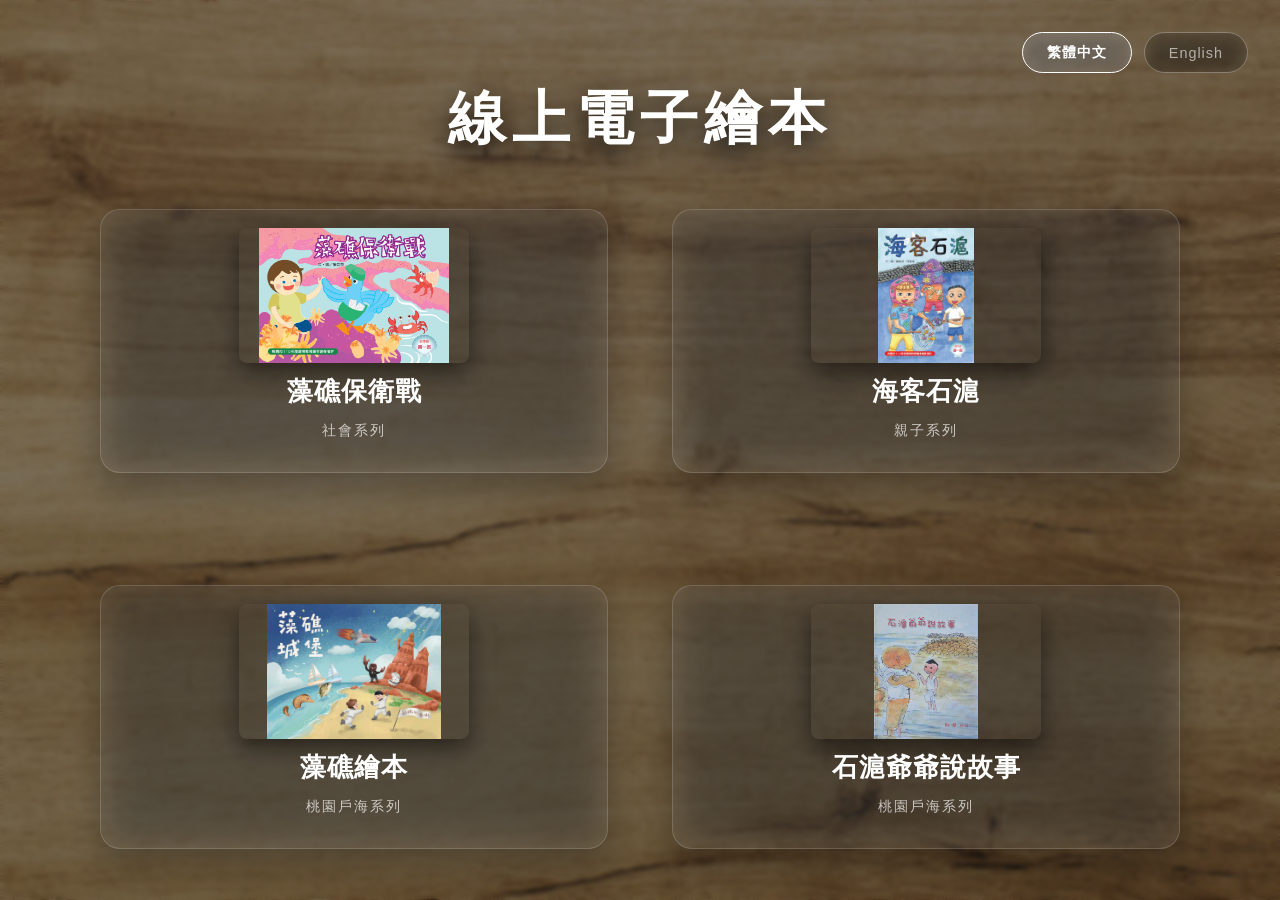
==== index.html @ cfad031a "Keep bookshelf thumbnails within viewport" ====
<!DOCTYPE html>
<html lang="en">
<head>
    <meta charset="UTF-8">
    <meta name="viewport" content="width=device-width, initial-scale=1.0">
    <meta http-equiv="Cache-Control" content="no-cache, no-store, must-revalidate">
    <meta http-equiv="Pragma" content="no-cache">
    <meta http-equiv="Expires" content="0">
    <title>線上電子繪本 | 互動繪本閱讀平台</title>
    <link rel="stylesheet" href="style.css?v=202604011534">
    <style>
        body {
            background: url('bg_optimized.webp') no-repeat center center fixed;
            background-size: cover;
            margin: 0;
            overflow: hidden;
            font-family: 'Inter', sans-serif;
        }
        #entrance-overlay {
            background: rgba(0, 0, 0, 0.4); /* 加上半透明遮罩讓文字更清晰 */
            backdrop-filter: blur(2px);
            animation: fadeIn 0.8s ease-out;
        }
        .book-card {
            background: rgba(255, 255, 255, 0.08);
            backdrop-filter: blur(20px);
            border: 1px solid rgba(255, 255, 255, 0.15);
            padding: 1.5rem;
            border-radius: 20px;
            text-align: center;
            color: white;
            transition: all 0.5s cubic-bezier(0.175, 0.885, 0.32, 1.275);
            box-shadow: 0 15px 35px rgba(0,0,0,0.3);
            cursor: pointer;
            width: 300px; /* 稍微放大寬度 */
            text-decoration: none;
            display: block;
            height: fit-content; /* 關鍵：根據內容縮放，不強制拉長 */
        }
        .book-card:hover {
            transform: translateY(-15px) scale(1.03);
            background: rgba(255, 255, 255, 0.15);
            box-shadow: 0 30px 60px rgba(0,0,0,0.5);
            border-color: rgba(255, 255, 255, 0.3);
        }
        .cover-img {
            width: 100%;
            height: auto; /* 不強制裁切，完整呈現 */
            object-fit: contain;
            border-radius: 8px;
            margin-bottom: 1.5rem;
            box-shadow: 0 10px 25px rgba(0,0,0,0.5);
            transition: transform 0.5s;
        }
        .book-card:hover .cover-img {
            transform: rotate(-2deg);
        }
        /* 預設隱藏開發測試區內容 */
        #tuning-panel, #book, #phonetic-toggle-btn, #version-banner {
            display: none !important;
        }
        /* Keep the complete library, including cover thumbnails, inside a viewport-safe area. */
        #entrance-overlay {
            overflow-y: auto;
            box-sizing: border-box;
            padding: clamp(76px, 9vh, 96px) clamp(16px, 4vw, 64px) clamp(20px, 3vh, 32px);
            display: grid !important;
            grid-template-columns: minmax(0, 1fr);
            grid-template-rows: auto minmax(0, 1fr);
            justify-items: center;
            align-items: stretch;
            gap: clamp(16px, 3vh, 32px);
        }
        #main-title {
            margin: 0 !important;
            align-self: end;
            font-size: clamp(2.1rem, 4.5vw, 3.8rem) !important;
        }
        #entrance-overlay > div:nth-of-type(2) {
            width: min(94vw, 1080px);
            height: 100%;
            min-height: 0;
            display: grid !important;
            grid-template-columns: repeat(2, minmax(0, 1fr));
            grid-template-rows: repeat(2, minmax(0, 1fr));
            gap: clamp(14px, 2vw, 30px);
            align-items: stretch;
        }
        .book-card,
        .book-card[style] {
            width: auto !important;
            min-width: 0;
            min-height: 0;
            padding: clamp(10px, 1.4vw, 22px);
            display: flex;
            flex-direction: column;
            justify-content: center;
            align-items: stretch;
            overflow: hidden;
        }
        .cover-img {
            display: block;
            flex: 0 1 clamp(58px, 15vh, 180px);
            width: min(100%, 230px);
            height: clamp(58px, 15vh, 180px);
            min-height: 0;
            max-height: 46%;
            object-fit: contain;
            margin: 0 auto clamp(8px, 1.2vh, 16px);
        }
        @media (max-width: 700px) {
            #entrance-overlay { padding-inline: 12px; }
            #main-title {
                font-size: clamp(1.8rem, 8vw, 3rem) !important;
            }
            #entrance-overlay > div:nth-of-type(2) {
                width: min(92vw, 420px);
                height: auto;
                grid-template-columns: 1fr;
                grid-template-rows: none;
            }
            .cover-img { max-height: 48vh; }
        }
    </style>
</head>
<body>

    <!-- Entrance Overlay -->
    <div id="entrance-overlay" style="position: fixed; top: 0; left: 0; width: 100vw; height: 100vh; z-index: 10000; display: flex; flex-direction: column; align-items: center; justify-content: center;">
        
        <!-- Language Switcher (使用行內樣式確保絕對生效) -->
        <div style="position: absolute; top: 2rem; right: 2rem; display: flex; gap: 12px; z-index: 10001;">
            <button id="btn-zh" onclick="setLang('zh-TW')" style="background: rgba(255,255,255,0.2); border: 1px solid white; color: white; padding: 10px 24px; border-radius: 30px; cursor: pointer; transition: all 0.3s; font-size: 0.9rem; letter-spacing: 1px; font-weight: bold; backdrop-filter: blur(10px);">繁體中文</button>
            <button id="btn-en" onclick="setLang('en')" style="background: transparent; border: 1px solid rgba(255,255,255,0.3); color: rgba(255,255,255,0.6); padding: 10px 24px; border-radius: 30px; cursor: pointer; transition: all 0.3s; font-size: 0.9rem; letter-spacing: 1px; backdrop-filter: blur(10px);">English</button>
        </div>

        <h1 id="main-title" style="color: white; font-size: 3.8rem; margin-bottom: 4rem; text-shadow: 0 10px 30px rgba(0,0,0,0.8); letter-spacing: 6px; font-weight: 800; text-align: center;">線上電子繪本</h1>
        
        <div style="display: flex; gap: 4rem; flex-wrap: wrap; justify-content: center; align-items: center; padding: 0 20px;">
            <a href="viewer.html?book=zaojiao&lang=zh-TW" class="book-card book-link" data-book="zaojiao" style="width: 380px;">
                <img src="pages_zaojiao_tw/page_001.webp" class="cover-img" alt="Cover">
                <h2 class="b-title" style="font-size: 1.6rem; margin: 0; font-weight: 600; letter-spacing: 1px;">藻礁保衛戰</h2>
                <p class="b-cat" style="margin-top: 12px; font-size: 0.9rem; opacity: 0.7; font-weight: 400; letter-spacing: 2px;">社會系列</p>
            </a>
            
            <a href="viewer.html?book=shigo&lang=zh-TW" class="book-card book-link" data-book="shigo">
                <img src="pages_shigo_tw/page_001.webp" class="cover-img" alt="Cover">
                <h2 class="b-title" style="font-size: 1.6rem; margin: 0; font-weight: 600; letter-spacing: 1px;">海客石滬</h2>
                <p class="b-cat" style="margin-top: 12px; font-size: 0.9rem; opacity: 0.7; font-weight: 400; letter-spacing: 2px;">親子系列</p>
            </a>

            <a href="viewer.html?book=zaojiao_story&lang=zh-TW" class="book-card book-link" data-book="zaojiao_story">
                <img src="pages_zaojiao_story_tw/page_001.webp" class="cover-img" alt="Cover">
                <h2 class="b-title" style="font-size: 1.6rem; margin: 0; font-weight: 600; letter-spacing: 1px;">藻礁繪本</h2>
                <p class="b-cat" style="margin-top: 12px; font-size: 0.9rem; opacity: 0.7; font-weight: 400; letter-spacing: 2px;">桃園戶海系列</p>
            </a>

            <a href="viewer.html?book=penghu_shihu&lang=zh-TW" class="book-card book-link" data-book="penghu_shihu">
                <img src="pages_penghu_shihu_tw/page_001.webp" class="cover-img" alt="Cover">
                <h2 class="b-title" style="font-size: 1.6rem; margin: 0; font-weight: 600; letter-spacing: 1px;">石滬爺爺說故事</h2>
                <p class="b-cat" style="margin-top: 12px; font-size: 0.9rem; opacity: 0.7; font-weight: 400; letter-spacing: 2px;">桃園戶海系列</p>
            </a>
        </div>
    </div>
    </div>

    <script>
        let currentLang = 'zh-TW';
        const i18n = {
            'zh-TW': {
                title: '線上電子繪本',
                dev: '進入 3D 互動繪本測試 (開發區)',
                books: {
                    zaojiao: { title: '藻礁保衛戰', cat: '社會系列' },
                    shigo: { title: '海客石滬', cat: '親子系列' },
                    zaojiao_story: { title: '藻礁繪本', cat: '桃園戶海系列' },
                    penghu_shihu: { title: '石滬爺爺說故事', cat: '桃園戶海系列' }
                }
            },
            'en': {
                title: 'Online E-Books',
                dev: 'Enter 3D Interactive Test Area (Dev)',
                books: {
                    zaojiao: { title: 'Algal Reef Defense', cat: 'Social Series' },
                    shigo: { title: 'Shigo Stone Weir', cat: 'Parenting Series' },
                    zaojiao_story: { title: 'Algal Reef Picture Book', cat: 'Taoyuan Coastal Series' },
                    penghu_shihu: { title: 'Grandpa Stone Weir Tells a Story', cat: 'Taoyuan Coastal Series' }
                }
            }
        };

        function setLang(lang) {
            currentLang = lang;
            const t = i18n[lang];
            
            // Update UI
            document.getElementById('main-title').textContent = t.title;
            
            // Update Books
            document.querySelectorAll('.book-link').forEach(link => {
                const key = link.dataset.book;
                link.href = `viewer.html?book=${key}&lang=${lang}`;
                link.querySelector('.b-title').textContent = t.books[key].title;
                link.querySelector('.b-cat').textContent = t.books[key].cat;
            });

            // Update Buttons (Inline Style Version)
            const bZh = document.getElementById('btn-zh');
            const bEn = document.getElementById('btn-en');
            
            if (lang === 'zh-TW') {
                bZh.style.background = 'rgba(255,255,255,0.2)';
                bZh.style.borderColor = 'white';
                bZh.style.color = 'white';
                bZh.style.fontWeight = 'bold';
                
                bEn.style.background = 'transparent';
                bEn.style.borderColor = 'rgba(255,255,255,0.3)';
                bEn.style.color = 'rgba(255,255,255,0.6)';
                bEn.style.fontWeight = 'normal';
            } else {
                bEn.style.background = 'rgba(255,255,255,0.2)';
                bEn.style.borderColor = 'white';
                bEn.style.color = 'white';
                bEn.style.fontWeight = 'bold';
                
                bZh.style.background = 'transparent';
                bZh.style.borderColor = 'rgba(255,255,255,0.3)';
                bZh.style.color = 'rgba(255,255,255,0.6)';
                bZh.style.fontWeight = 'normal';
            }
        }

        function enterDevMode() {
            document.getElementById('entrance-overlay').style.display = 'none';
            // 顯示所有被隱藏的開發工具
            document.querySelectorAll('#tuning-panel, #book, #phonetic-toggle-btn, #version-banner').forEach(el => {
                el.style.setProperty('display', 'block', 'important');
            });
            document.body.style.overflow = 'auto';
        }
    </script>

    <!-- Tuning Panel -->
    <div id="tuning-panel" style="position: fixed; top: 70px; right: 20px; background: rgba(0,0,0,0.85); color: white; padding: 15px; border-radius: 15px; z-index: 5000; font-family: sans-serif; font-size: 12px; backdrop-filter: blur(10px); border: 1px solid rgba(255,255,255,0.2); width: 250px; box-shadow: 0 10px 40px rgba(0,0,0,0.6); max-height: 85vh; overflow-y: auto;">
        <div style="margin-bottom: 12px; font-weight: bold; border-bottom: 1px solid rgba(255,255,255,0.2); padding-bottom: 5px; color: #ffcc00; display: flex; justify-content: space-between; align-items: center;">
            <span>🎨 繪本排版大師 (V.202604011534)</span>
            <span style="font-size: 10px; opacity: 0.6;">STRUCTURAL RECTIFICATION MASTER</span>
        </div>

        <!-- Punctuation Engine Section -->
        <div style="margin-bottom:15px; background: rgba(255,165,0,0.1); padding: 8px; border-radius: 8px; border: 1px solid rgba(255,165,0,0.2);">
            <div style="font-weight:bold; margin-bottom:8px; color: #ffa500;">✨ 標點引擎 (Punctuation)</div>
            <select id="punc-engine" style="width: 100%; background: #333; color: white; border: 1px solid #555; border-radius: 5px; padding: 5px; font-size: 11px;">
                <option value="normal">模式 A：一般模式 (原始排版)</option>
                <option value="sticky">模式 B：粘滯模式 (防行首)</option>
                <option value="justified">模式 C：智慧對齊 (兩端對齊)</option>
                <option value="adobe">模式 D：Adobe 智慧滿行 (Legacy)</option>
                <option value="ai" selected>模式 E：JSON 微調 (AI Layout)</option>
            </select>
            <div style="margin-top: 8px; font-size: 10px; opacity: 0.7; line-height: 1.4;">* 模式 E 由 JSON 提供字距權重，可讓 AI 微調每個 gap。</div>
        </div>
        
        <!-- Typography Section -->
        <div style="margin-bottom:15px; background: rgba(255,255,255,0.05); padding: 8px; border-radius: 8px;">
            <div style="font-weight:bold; margin-bottom:8px; opacity:0.8;">【文字排版】</div>
            <label style="display:block; margin-bottom:5px;">大小 (Size): <span id="size-val">2.2</span>rem</label>
            <input type="range" id="size-slider" min="1.5" max="5" step="0.1" value="2.2" style="width:100%;">

            <label style="display:block; margin-top:10px; margin-bottom:5px;">行距 (Line Gap): <span id="line-val">10</span>px</label>
            <input type="range" id="line-slider" min="0" max="100" step="1" value="10" style="width:100%;">
            <div style="margin-top: 10px; font-size: 10px; opacity: 0.7; line-height: 1.4;">* 字距改由 JSON / AI 輸出，不再用滑桿調整。</div>
        </div>

        <!-- Box Section -->
        <div style="background: rgba(255,255,255,0.05); padding: 8px; border-radius: 8px;">
            <div style="font-weight:bold; margin-bottom:8px; opacity:0.8;">【容器背景】</div>
            <label style="display:block; margin-bottom:5px;">寬度 (Width): <span id="width-val">65</span>%</label>
            <input type="range" id="width-slider" min="30" max="95" step="1" value="65" style="width:100%;">
            
            <label style="display:block; margin-top:10px; margin-bottom:5px;">透明度 (Opacity): <span id="opacity-val">0.92</span></label>
            <input type="range" id="opacity-slider" min="0" max="1" step="0.01" value="0.92" style="width:100%;">
            
            <label style="display:block; margin-top:10px; margin-bottom:5px;">羽化 (Blur): <span id="blur-val">12</span>px</label>
            <input type="range" id="blur-slider" min="0" max="40" step="1" value="12" style="width:100%;">
            
            <label style="display:block; margin-top:10px; margin-bottom:5px;">圓角 (Radius): <span id="radius-val">12</span>px</label>
            <input type="range" id="radius-slider" min="0" max="100" step="1" value="12" style="width:100%;">
        </div>
        
        <div style="margin-top:12px; font-size: 11px; opacity: 0.7;">* 調好後請截圖回覆數值</div>
    </div>

    <div id="book" class="book">
        <!-- Leaves dynamically injected here -->
    </div>

    <!-- UI Phonetic System Toggle -->
    <button id="phonetic-toggle-btn">切換拼音</button>

    <!-- Version banner that drops down on load -->
    <!-- Version banner with more visible styling: Bright Amber background -->
    <div id="version-banner" style="position: fixed; top: -50px; left: 50%; transform: translateX(-50%); background: #ffcc00; padding: 5px 20px; border-radius: 0 0 10px 10px; color: #000; font-family: monospace; font-weight: bold; font-size: 1rem; z-index: 3000; backdrop-filter: blur(5px); transition: top 0.5s cubic-bezier(0.25, 0.8, 0.25, 1); box-shadow: 0 5px 15px rgba(0,0,0,0.5); border: 2px solid #fff; border-top: none;">V.202604011534</div>

    <script src="script.js?v=202604011534"></script>
</body>
</html>
---- style.css ----
* {
    user-select: none;
    -webkit-user-select: none;
    -webkit-user-drag: none;
    -moz-user-select: none;
    -ms-user-select: none;
}

body {
    background:
        radial-gradient(circle at 50% 45%, rgba(255, 247, 229, 0.95), rgba(248, 234, 210, 0.94) 42%, rgba(235, 218, 188, 0.92) 100%);
    display: flex;
    justify-content: center;
    align-items: center;
    min-height: 100vh;
    margin: 0;
    font-family: 'Segoe UI', Tahoma, Geneva, Verdana, sans-serif;
    overflow: hidden;
}

.book {
    width: 100vw;
    height: 100vh;
    display: flex;
    perspective: 3500px;
    position: relative;
    background:
        radial-gradient(circle at center, rgba(255, 252, 245, 0.45), rgba(255, 252, 245, 0) 42%),
        linear-gradient(145deg, rgba(250, 241, 223, 1), rgba(237, 223, 195, 1));
    cursor: grab;
}

.book:active {
    cursor: grabbing;
}

.page {
    width: 50%;
    height: 100%;
    position: absolute;
    top: 0;
    background-color: #fdfdfd;
    box-sizing: border-box;
}

.leaf {
    position: absolute;
    right: 0;
    width: 50%; /* EXACT 50% so pivot is exactly dead center */
    height: 100%;
    transform-style: preserve-3d;
    transform-origin: left center;
    cursor: grab;
}

.leaf:active { cursor: grabbing; }

.face {
    position: absolute;
    width: calc(100% + 2px); /* Extend 2px total */
    left: -1px; /* Bleed 1px past the spine center line to eliminate gap */
    height: 100%;
    backface-visibility: hidden;
    overflow: hidden;
    background-color: #f7eddc;
}

.face.front {
    transform: rotateY(0deg);
}

.face.back {
    transform: rotateY(180deg);
}

.shadow-overlay {
    position: absolute;
    top: 0;
    left: 0;
    width: 100%;
    height: 100%;
    pointer-events: none;
}

.face.front .shadow-overlay {
    background: linear-gradient(to right, rgba(0,0,0,0.35) 0%, rgba(0,0,0,0) 25%);
    opacity: 0; 
}

.face.back .shadow-overlay {
    background: linear-gradient(to left, rgba(0,0,0,0.35) 0%, rgba(0,0,0,0) 25%);
    opacity: 0; 
}

/* Step-by-Step Guided Tutorial Overlay */
#tutorial-container {
    position: fixed;
    top: 0;
    left: 0;
    width: 100vw;
    height: 100vh;
    pointer-events: none;
    z-index: 2000;
}

.tutorial-box {
    position: absolute;
    top: 3%;
    width: 44%;
    height: 94%;
    border: 4px dashed rgba(255, 255, 255, 0.8);
    border-radius: 20px;
    background: rgba(0, 0, 0, 0.2);
    display: flex;
    justify-content: center;
    align-items: center;
    animation: pulse 2s infinite;
    transition: opacity 0.5s ease;
}

#tutorial-next {
    right: 3%;
}

#tutorial-prev {
    left: 3%;
}

.tutorial-text {
    text-align: center;
    color: white;
    background: rgba(0, 0, 0, 0.8);
    padding: 30px 40px;
    border-radius: 15px;
    box-shadow: 0 15px 40px rgba(0,0,0,0.8);
    backdrop-filter: blur(10px);
}

.tutorial-text span {
    font-size: 3.5rem;
    display: block;
    margin-bottom: 10px;
    gap: var(--char-gap, 1.5em);
    animation: bounceX 1.5s infinite;
}

.tutorial-text h3 {
    margin: 0 0 10px 0;
    font-size: 1.8rem;
    letter-spacing: 2px;
}

.tutorial-text p {
    margin: 0;
    font-size: 1.2rem;
    color: #ccc;
}

@keyframes pulse {
    0% { background: rgba(0, 0, 0, 0.1); border-color: rgba(255,255,255,0.4); }
    50% { background: rgba(0, 0, 0, 0.5); border-color: rgba(255,255,255,1); }
    100% { background: rgba(0, 0, 0, 0.1); border-color: rgba(255,255,255,0.4); }
}

@keyframes bounceX {
    0%, 100% { transform: translateX(0); }
    50% { transform: translateX(15px); }
}

#tutorial-prev .tutorial-text span {
    animation: bounceXReverse 1.5s infinite;
}

@keyframes bounceXReverse {
    0%, 100% { transform: translateX(0); }
    50% { transform: translateX(-15px); }
}

/* Ruby Text Toggle — managed by body[data-phonetic] rules at bottom of file */

/* Phonetic UI and Ruby Block Structures */
#phonetic-toggle-btn {
    position: fixed;
    top: 20px;
    right: 20px;
    padding: 10px 20px;
    background: rgba(0,0,0,0.8);
    color: white;
    border: 1px solid rgba(255,255,255,0.3);
    border-radius: 30px;
    cursor: pointer;
    z-index: 2000;
    font-family: 'Heiti TC', sans-serif;
    font-size: 14px;
    backdrop-filter: blur(5px);
    transition: all 0.3s ease;
}

#phonetic-toggle-btn:hover {
    background: rgba(50,50,50,0.9);
}

#phonetic-toggle-btn:active {
    transform: scale(0.95);
}

/* Text Container */
.page-text-container {
    position: absolute;
    width: var(--box-width, 65%);
    bottom: 15%;
    left: 50%;
    transform: translateX(-50%); /* Center the container based on its width */
    display: flex;
    flex-direction: column;
    justify-content: flex-end;
    align-items: stretch;     /* CRITICAL: Force children to fill the full box width */
    padding: 22px 28px 18px;
    background: rgba(255, 248, 230, var(--box-opacity, 0.92)); 
    border-radius: var(--box-radius, 12px);
    backdrop-filter: blur(var(--box-blur, 12px));
    box-shadow: 0 8px 30px rgba(0,0,0,0.25);
    border: 1px solid rgba(255,255,255,0.7);
    pointer-events: none;
    transition: width 0.1s ease, background 0.1s ease;
}



.text-line {
    display: flex;
    flex-wrap: wrap;
    align-items: flex-end; /* all char bottoms snap to same baseline */
    margin-bottom: var(--line-gap, 10px); /* Manual line break spacing */
    row-gap: var(--line-gap, 10px);       /* Automatic wrapping spacing */
    column-gap: var(--char-gap, 1.8em);   
    line-height: 1;                       
}

/* -- Punctuation Mastering Engine Modes -- */

/* MODE: Justified */
.text-line.is-justified {
    justify-content: space-between;
}

/* MODE: Adobe Full Justify (The Pro indesign look) */
.text-line.is-adobe-justified,
.text-line.is-ai-layout {
    display: flex;
    flex-wrap: wrap;
    justify-content: flex-start;
    width: 100% !important;      /* RESTORED: Must be 100% to allow items to distribute */
    box-sizing: border-box;      /* Important to keep width 100% safe */
    align-items: flex-end;
    column-gap: 0 !important;
}

.text-line.is-ai-layout {
    flex-wrap: wrap;
}

/* Base unit for one character + its phonetics */
.char-block {
    display: inline-flex;
    flex-direction: column;
    align-items: flex-start;
    margin: 0;
    font-size: var(--char-size, 2.2rem);
    vertical-align: bottom;
    flex: 0 0 auto;             /* Critical: don't let browser stretch the block */
    transition: margin-right 0.05s ease; /* Smooth out the live-tuning */
}

/* Sticky pair logic remains for punctuation head-tail prevention */
.sticky-pair {
    display: inline-flex;
    flex-direction: row;
    align-items: flex-end;
    white-space: nowrap;
    flex: 0 0 auto;
}

/* ── char-block: wrapper for one character + its phonetics ── */
.char-block {
    display: inline-flex;
    flex-direction: column;   /* pinyin stacks above the char-row */
    align-items: flex-start;
    margin: 0;                /* Spacing is now handled by the parent's 'gap' property */
    font-size: var(--char-size, 2.2rem); /* RESTORED: Now follows the slider! */
    vertical-align: bottom;
}

/* ── char-row: horizontal pair of [kanji] [zhuyin column] ── */
.char-row {
    display: inline-flex;
    flex-direction: row;
    /* flex-end: bottoms of char-base and zhuyin-col align at same line.
       This ensures ALL characters sit on the same baseline regardless
       of how many phonetic symbols they have above them.            */
    align-items: flex-end;
}

/* ── The Chinese character ── */
.char-base {
    font-weight: 700;
    color: #333;
    line-height: 1;
    font-family: 'DFKai-sb', 'BiauKai', 'Heiti TC', serif;
    position: relative;
}

.char-base.polyphone-warning { color: #d9423e; }

.char-base.polyphone-warning::after {
    content: '';
    position: absolute;
    bottom: -4px;
    left: 50%;
    transform: translateX(-50%);
    width: 5px;
    height: 5px;
    border-radius: 50%;
    background: #d9423e;
}

/* ── Zhuyin two-column block (NO writing-mode — prevents all rotation bugs) ── */
.char-rt.zhuyin {
    display: inline-flex;
    flex-direction: row;          /* side-by-side: [main-col] [tone-col] */
    align-items: center;          /* Vertically center the zhuyin symbols next to the kanji instead of top-aligning */
    font-family: 'BiauKai', 'DFKai-sb', 'MingLiU', serif;
    font-size: 0.35em;            /* Math: 0.35 * 3 symbols = ~1em (matches char height) */
    color: #333;
    margin-left: 0.25em;          /* Increased spacing from own kanji to ensure clarity */
    line-height: 1;
    align-self: stretch;
}

/* Left column: consonant + medial + vowel stacked top-to-bottom */
.zh-col-main {
    display: flex;
    flex-direction: column;       /* stack each phonetic character vertically */
    align-items: center;
}

/* Right column: tone mark, vertically centered */
.zh-col-tone {
    display: flex;
    flex-direction: column;
    justify-content: center;      /* Vertically center the tone mark relative to the whole zhuyin block */
    align-items: center;
    align-self: stretch;          /* Stretch column to fill height so center alignment works */
    font-size: 0.9em;             /* tone mark slightly smaller */
    margin-left: -0.05em;         /* pull tone mark slightly closer to phonetic symbols */
    padding-right: 0.6em;         /* Final Value to prevent wide tone marks from bleeding */
    min-width: 0.5em;
    flex-shrink: 0;               /* CRITICAL: Prevent the padding space from being squashed */
}

/* Each individual phonetic glyph */
.zh-c {
    display: block;
    text-align: center;
    line-height: 0.9;             /* Reduced vertical spacing so 3 symbols pack tightly into the char height */
    /* NO writing-mode — every glyph stays in its natural orientation */
}

/* ── Pinyin: above the char-row, center-aligned ── */
.char-rt.pinyin {
    font-family: 'Arial', 'Helvetica', sans-serif;
    font-size: 0.32em;
    color: #555;
    line-height: 1.3;
    white-space: nowrap;
    align-self: center;
    margin-bottom: 2px;
    display: block;
    text-align: center;
    width: 100%;
}

/* ── Phonetic visibility switcher ── */
body[data-phonetic="zhuyin"] .char-rt.pinyin  { display: none !important; }
body[data-phonetic="zhuyin"] .char-rt.zhuyin  { display: inline-flex !important; }
body[data-phonetic="pinyin"]  .char-rt.zhuyin  { display: none !important; }
body[data-phonetic="pinyin"]  .char-rt.pinyin  { display: block !important; }

/* ── word-group: prevent line-breaking mid-word ── */
.word-group {
    display: inline-flex;
    white-space: nowrap;
    /* CRITICAL: must also use flex-end so chars inside the group
       share the same bottom baseline as the parent text-line. */
    align-items: flex-end;
    /* Ensure distance between characters within a word group too */
    column-gap: var(--char-gap, 1.8em);
}
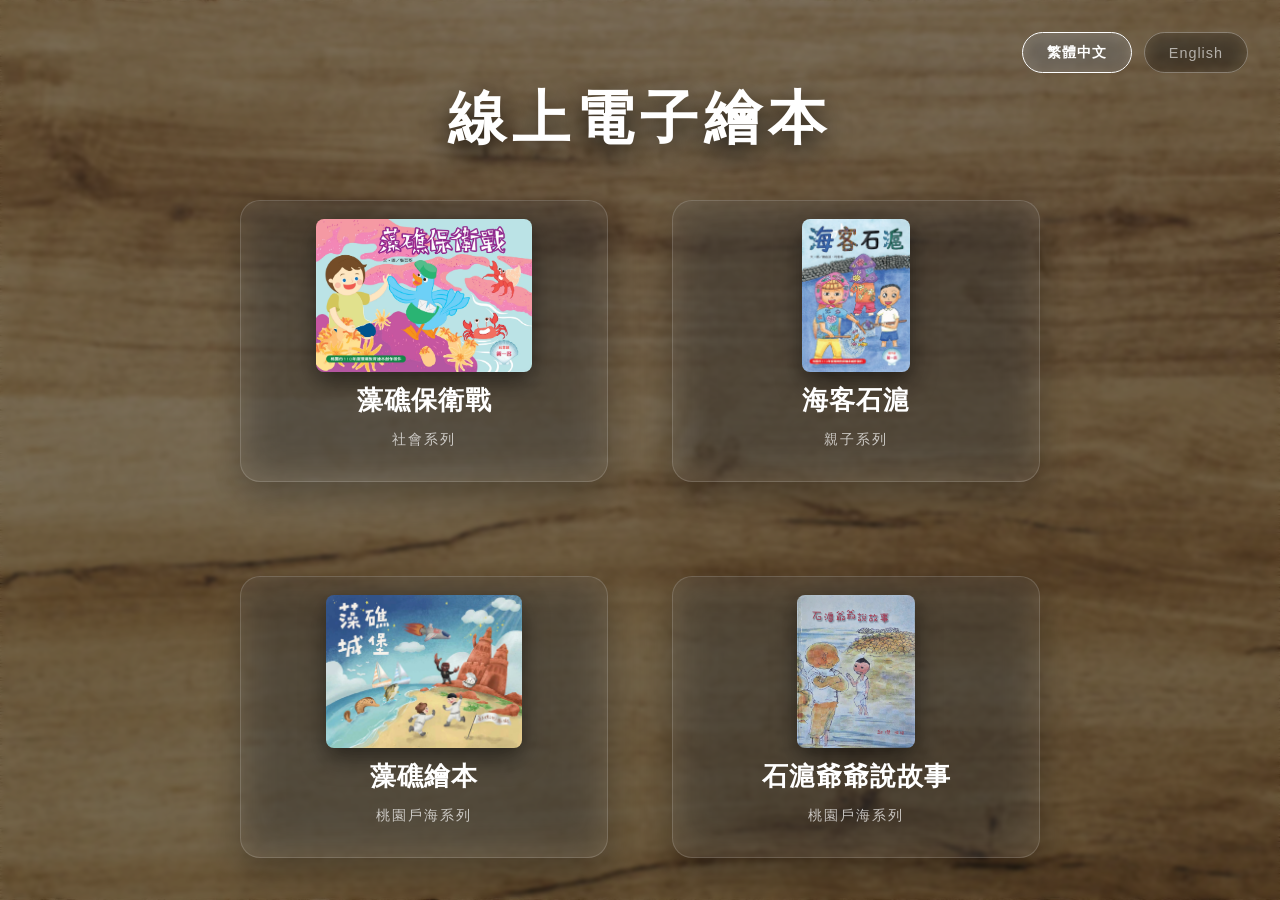
==== commit 087b9381: "Size bookshelf covers by their aspect ratios" ====
--- a/index.html
+++ b/index.html
@@ -77,7 +77,8 @@
             font-size: clamp(2.1rem, 4.5vw, 3.8rem) !important;
         }
         #entrance-overlay > div:nth-of-type(2) {
-            width: min(94vw, 1080px);
+            width: min(92vw, 840px);
+            box-sizing: border-box;
             height: 100%;
             min-height: 0;
             display: grid !important;
@@ -100,11 +101,12 @@
         }
         .cover-img {
             display: block;
-            flex: 0 1 clamp(58px, 15vh, 180px);
-            width: min(100%, 230px);
-            height: clamp(58px, 15vh, 180px);
+            flex: 0 0 clamp(70px, 17vh, 160px);
+            width: auto;
+            height: clamp(70px, 17vh, 160px);
             min-height: 0;
-            max-height: 46%;
+            max-width: 100%;
+            max-height: none;
             object-fit: contain;
             margin: 0 auto clamp(8px, 1.2vh, 16px);
         }
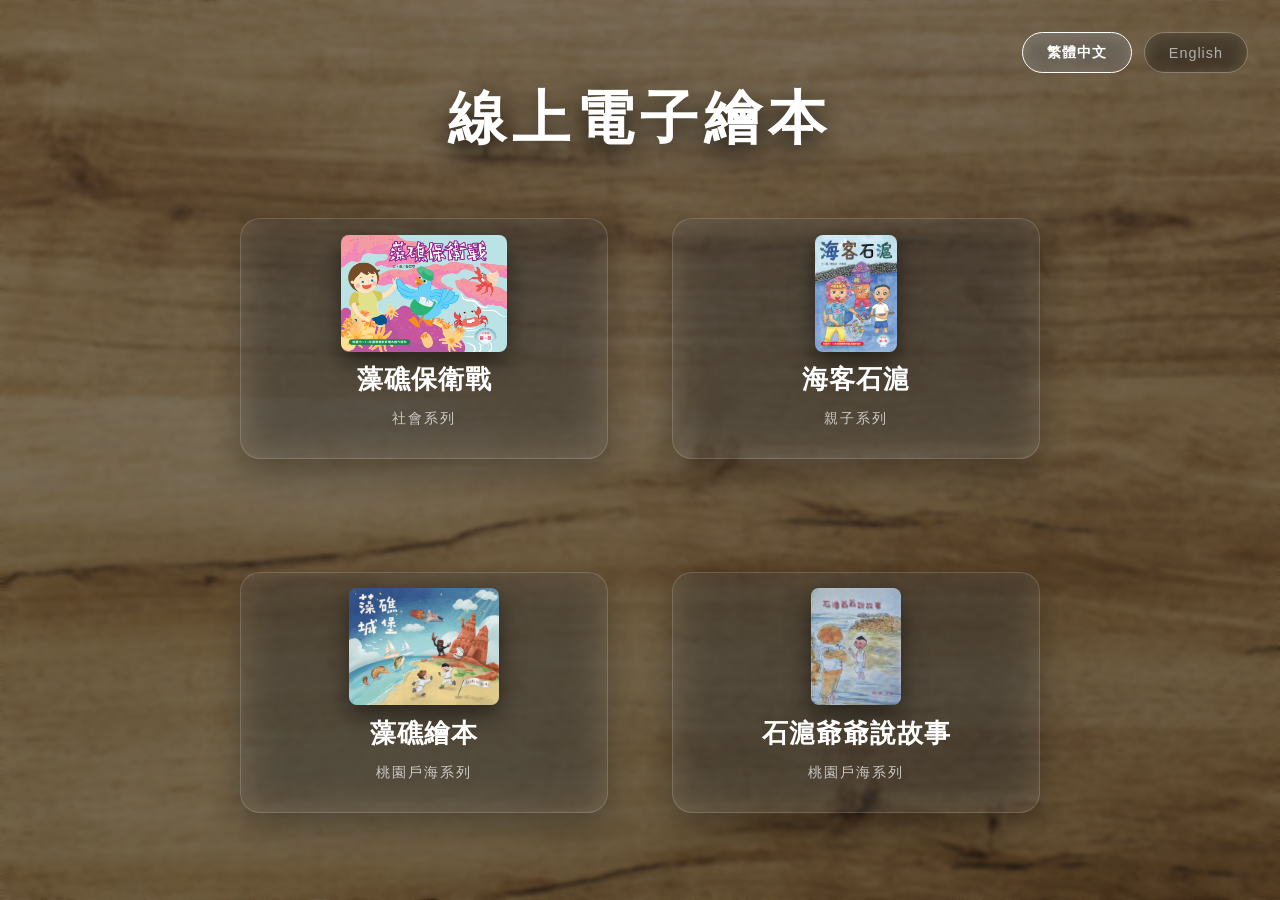
==== commit bfd159ae: "Add safe bookshelf spacing before scrolling" ====
--- a/index.html
+++ b/index.html
@@ -61,15 +61,15 @@
         }
         /* Keep the complete library, including cover thumbnails, inside a viewport-safe area. */
         #entrance-overlay {
-            overflow-y: auto;
+            overflow-y: hidden;
             box-sizing: border-box;
-            padding: clamp(76px, 9vh, 96px) clamp(16px, 4vw, 64px) clamp(20px, 3vh, 32px);
+            padding: clamp(76px, 9vh, 108px) clamp(16px, 4vw, 64px) clamp(56px, 7vh, 82px);
             display: grid !important;
             grid-template-columns: minmax(0, 1fr);
             grid-template-rows: auto minmax(0, 1fr);
             justify-items: center;
             align-items: stretch;
-            gap: clamp(16px, 3vh, 32px);
+            gap: clamp(28px, 4vh, 48px);
         }
         #main-title {
             margin: 0 !important;
@@ -84,7 +84,7 @@
             display: grid !important;
             grid-template-columns: repeat(2, minmax(0, 1fr));
             grid-template-rows: repeat(2, minmax(0, 1fr));
-            gap: clamp(14px, 2vw, 30px);
+            gap: clamp(20px, 2.2vw, 34px);
             align-items: stretch;
         }
         .book-card,
@@ -92,7 +92,7 @@
             width: auto !important;
             min-width: 0;
             min-height: 0;
-            padding: clamp(10px, 1.4vw, 22px);
+            padding: clamp(10px, 1.2vw, 18px);
             display: flex;
             flex-direction: column;
             justify-content: center;
@@ -101,23 +101,47 @@
         }
         .cover-img {
             display: block;
-            flex: 0 0 clamp(70px, 17vh, 160px);
+            flex: 0 0 clamp(64px, 13vh, 132px);
             width: auto;
-            height: clamp(70px, 17vh, 160px);
+            height: clamp(64px, 13vh, 132px);
             min-height: 0;
             max-width: 100%;
             max-height: none;
             object-fit: contain;
             margin: 0 auto clamp(8px, 1.2vh, 16px);
         }
+        /* Only let the shelf scroll after shrinking it would make the books impractically small. */
+        @media (min-width: 701px) and (max-height: 620px) {
+            #entrance-overlay {
+                display: flex !important;
+                flex-direction: column;
+                justify-content: flex-start !important;
+                overflow-y: auto;
+                padding-top: 82px;
+                padding-bottom: 48px;
+            }
+            #main-title { flex: 0 0 auto; }
+            #entrance-overlay > div:nth-of-type(2) {
+                height: 560px;
+                flex: 0 0 560px;
+                margin-top: 32px;
+            }
+        }
         @media (max-width: 700px) {
-            #entrance-overlay { padding-inline: 12px; }
+            #entrance-overlay {
+                display: flex !important;
+                justify-content: flex-start !important;
+                overflow-y: auto;
+                padding: 82px 12px 48px;
+            }
             #main-title {
                 font-size: clamp(1.8rem, 8vw, 3rem) !important;
             }
             #entrance-overlay > div:nth-of-type(2) {
                 width: min(92vw, 420px);
                 height: auto;
+                flex: 0 0 auto;
+                margin-top: 28px;
                 grid-template-columns: 1fr;
                 grid-template-rows: none;
             }
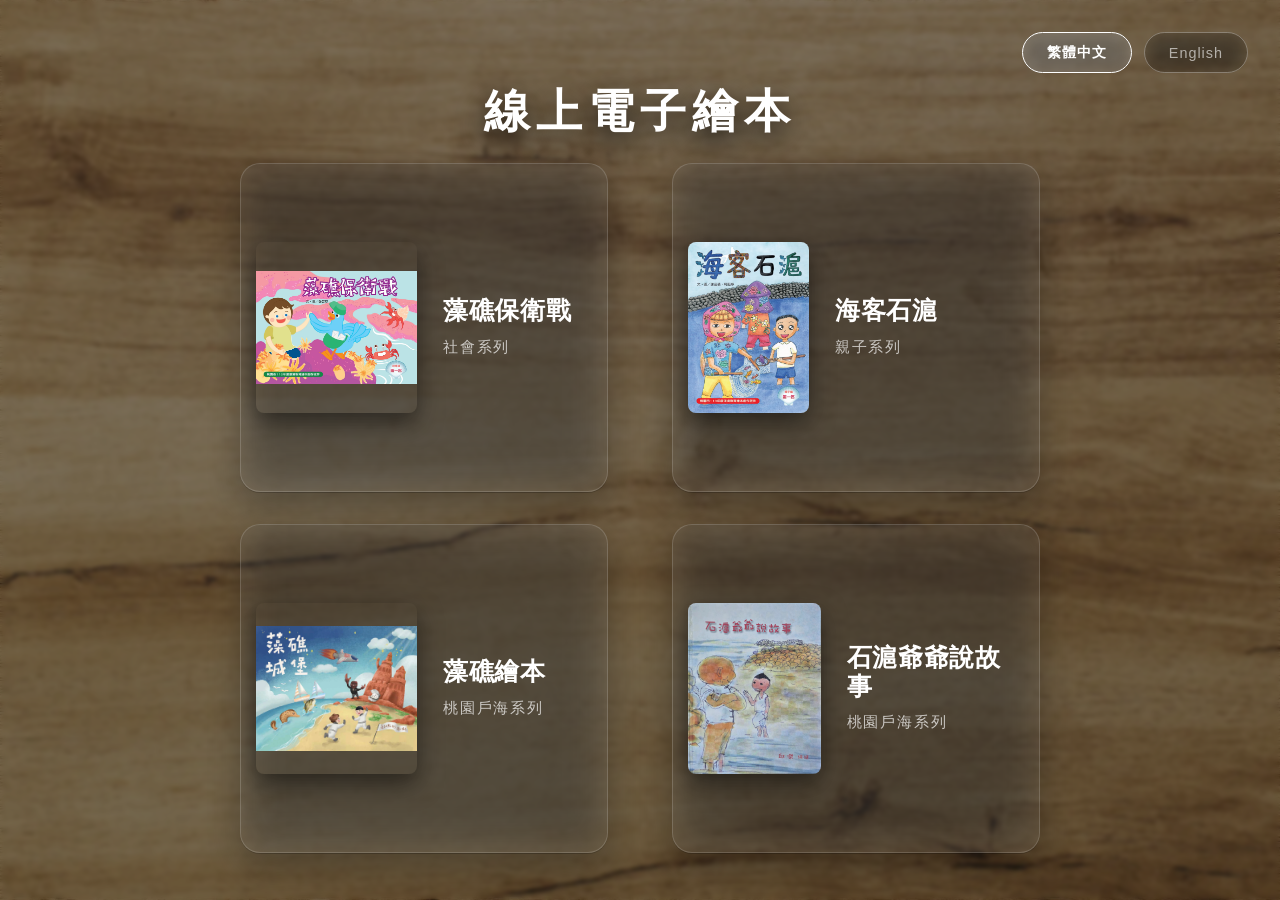
==== commit f05b3dbc: "Adapt translations to book orientation" ====
--- a/index.html
+++ b/index.html
@@ -74,7 +74,7 @@
         #main-title {
             margin: 0 !important;
             align-self: end;
-            font-size: clamp(2.1rem, 4.5vw, 3.8rem) !important;
+            font-size: clamp(1.75rem, 3.6vw, 3rem) !important;
         }
         #entrance-overlay > div:nth-of-type(2) {
             width: min(92vw, 840px);
@@ -92,23 +92,41 @@
             width: auto !important;
             min-width: 0;
             min-height: 0;
+            height: 100%;
             padding: clamp(10px, 1.2vw, 18px);
             display: flex;
-            flex-direction: column;
+            flex-direction: row;
             justify-content: center;
-            align-items: stretch;
+            align-items: center;
+            gap: clamp(14px, 2vw, 28px);
+            text-align: left;
             overflow: hidden;
         }
         .cover-img {
             display: block;
-            flex: 0 0 clamp(64px, 13vh, 132px);
+            flex: 0 0 auto;
             width: auto;
-            height: clamp(64px, 13vh, 132px);
+            height: clamp(116px, 19vh, 176px);
             min-height: 0;
-            max-width: 100%;
+            max-width: 48%;
             max-height: none;
             object-fit: contain;
-            margin: 0 auto clamp(8px, 1.2vh, 16px);
+            margin: 0;
+        }
+        .book-meta {
+            flex: 1 1 0;
+            min-width: 0;
+        }
+        .book-card .b-title {
+            font-size: clamp(1.15rem, 2vw, 1.55rem) !important;
+            line-height: 1.16;
+            margin: 0 !important;
+            letter-spacing: 0.03em !important;
+        }
+        .book-card .b-cat {
+            margin: clamp(8px, 1.2vh, 14px) 0 0 !important;
+            font-size: clamp(0.76rem, 1.2vw, 0.95rem) !important;
+            letter-spacing: 0.12em !important;
         }
         /* Only let the shelf scroll after shrinking it would make the books impractically small. */
         @media (min-width: 701px) and (max-height: 620px) {
@@ -145,7 +163,8 @@
                 grid-template-columns: 1fr;
                 grid-template-rows: none;
             }
-            .cover-img { max-height: 48vh; }
+            .book-card { gap: 16px; }
+            .cover-img { height: clamp(92px, 28vw, 142px); max-width: 46%; }
         }
     </style>
 </head>
@@ -165,32 +184,41 @@
         <div style="display: flex; gap: 4rem; flex-wrap: wrap; justify-content: center; align-items: center; padding: 0 20px;">
             <a href="viewer.html?book=zaojiao&lang=zh-TW" class="book-card book-link" data-book="zaojiao" style="width: 380px;">
                 <img src="pages_zaojiao_tw/page_001.webp" class="cover-img" alt="Cover">
-                <h2 class="b-title" style="font-size: 1.6rem; margin: 0; font-weight: 600; letter-spacing: 1px;">藻礁保衛戰</h2>
-                <p class="b-cat" style="margin-top: 12px; font-size: 0.9rem; opacity: 0.7; font-weight: 400; letter-spacing: 2px;">社會系列</p>
+                <div class="book-meta">
+                    <h2 class="b-title" style="font-size: 1.6rem; margin: 0; font-weight: 600; letter-spacing: 1px;">藻礁保衛戰</h2>
+                    <p class="b-cat" style="margin-top: 12px; font-size: 0.9rem; opacity: 0.7; font-weight: 400; letter-spacing: 2px;">社會系列</p>
+                </div>
             </a>
             
             <a href="viewer.html?book=shigo&lang=zh-TW" class="book-card book-link" data-book="shigo">
                 <img src="pages_shigo_tw/page_001.webp" class="cover-img" alt="Cover">
-                <h2 class="b-title" style="font-size: 1.6rem; margin: 0; font-weight: 600; letter-spacing: 1px;">海客石滬</h2>
-                <p class="b-cat" style="margin-top: 12px; font-size: 0.9rem; opacity: 0.7; font-weight: 400; letter-spacing: 2px;">親子系列</p>
+                <div class="book-meta">
+                    <h2 class="b-title" style="font-size: 1.6rem; margin: 0; font-weight: 600; letter-spacing: 1px;">海客石滬</h2>
+                    <p class="b-cat" style="margin-top: 12px; font-size: 0.9rem; opacity: 0.7; font-weight: 400; letter-spacing: 2px;">親子系列</p>
+                </div>
             </a>
 
             <a href="viewer.html?book=zaojiao_story&lang=zh-TW" class="book-card book-link" data-book="zaojiao_story">
                 <img src="pages_zaojiao_story_tw/page_001.webp" class="cover-img" alt="Cover">
-                <h2 class="b-title" style="font-size: 1.6rem; margin: 0; font-weight: 600; letter-spacing: 1px;">藻礁繪本</h2>
-                <p class="b-cat" style="margin-top: 12px; font-size: 0.9rem; opacity: 0.7; font-weight: 400; letter-spacing: 2px;">桃園戶海系列</p>
+                <div class="book-meta">
+                    <h2 class="b-title" style="font-size: 1.6rem; margin: 0; font-weight: 600; letter-spacing: 1px;">藻礁繪本</h2>
+                    <p class="b-cat" style="margin-top: 12px; font-size: 0.9rem; opacity: 0.7; font-weight: 400; letter-spacing: 2px;">桃園戶海系列</p>
+                </div>
             </a>
 
             <a href="viewer.html?book=penghu_shihu&lang=zh-TW" class="book-card book-link" data-book="penghu_shihu">
                 <img src="pages_penghu_shihu_tw/page_001.webp" class="cover-img" alt="Cover">
-                <h2 class="b-title" style="font-size: 1.6rem; margin: 0; font-weight: 600; letter-spacing: 1px;">石滬爺爺說故事</h2>
-                <p class="b-cat" style="margin-top: 12px; font-size: 0.9rem; opacity: 0.7; font-weight: 400; letter-spacing: 2px;">桃園戶海系列</p>
+                <div class="book-meta">
+                    <h2 class="b-title" style="font-size: 1.6rem; margin: 0; font-weight: 600; letter-spacing: 1px;">石滬爺爺說故事</h2>
+                    <p class="b-cat" style="margin-top: 12px; font-size: 0.9rem; opacity: 0.7; font-weight: 400; letter-spacing: 2px;">桃園戶海系列</p>
+                </div>
             </a>
         </div>
     </div>
     </div>
 
     <script>
+        const LANGUAGE_PREFERENCE_KEY = 'onlinebook.language';
         let currentLang = 'zh-TW';
         const i18n = {
             'zh-TW': {
@@ -217,6 +245,7 @@
 
         function setLang(lang) {
             currentLang = lang;
+            try { localStorage.setItem(LANGUAGE_PREFERENCE_KEY, lang); } catch (_) { /* Storage may be unavailable in private mode. */ }
             const t = i18n[lang];
             
             // Update UI
@@ -257,6 +286,13 @@
             }
         }
 
+        // Restore the reader's last language choice whenever the bookshelf opens.
+        try {
+            const savedLang = localStorage.getItem(LANGUAGE_PREFERENCE_KEY);
+            if (savedLang && i18n[savedLang]) currentLang = savedLang;
+        } catch (_) { /* Keep Traditional Chinese as the safe default. */ }
+        setLang(currentLang);
+
         function enterDevMode() {
             document.getElementById('entrance-overlay').style.display = 'none';
             // 顯示所有被隱藏的開發工具
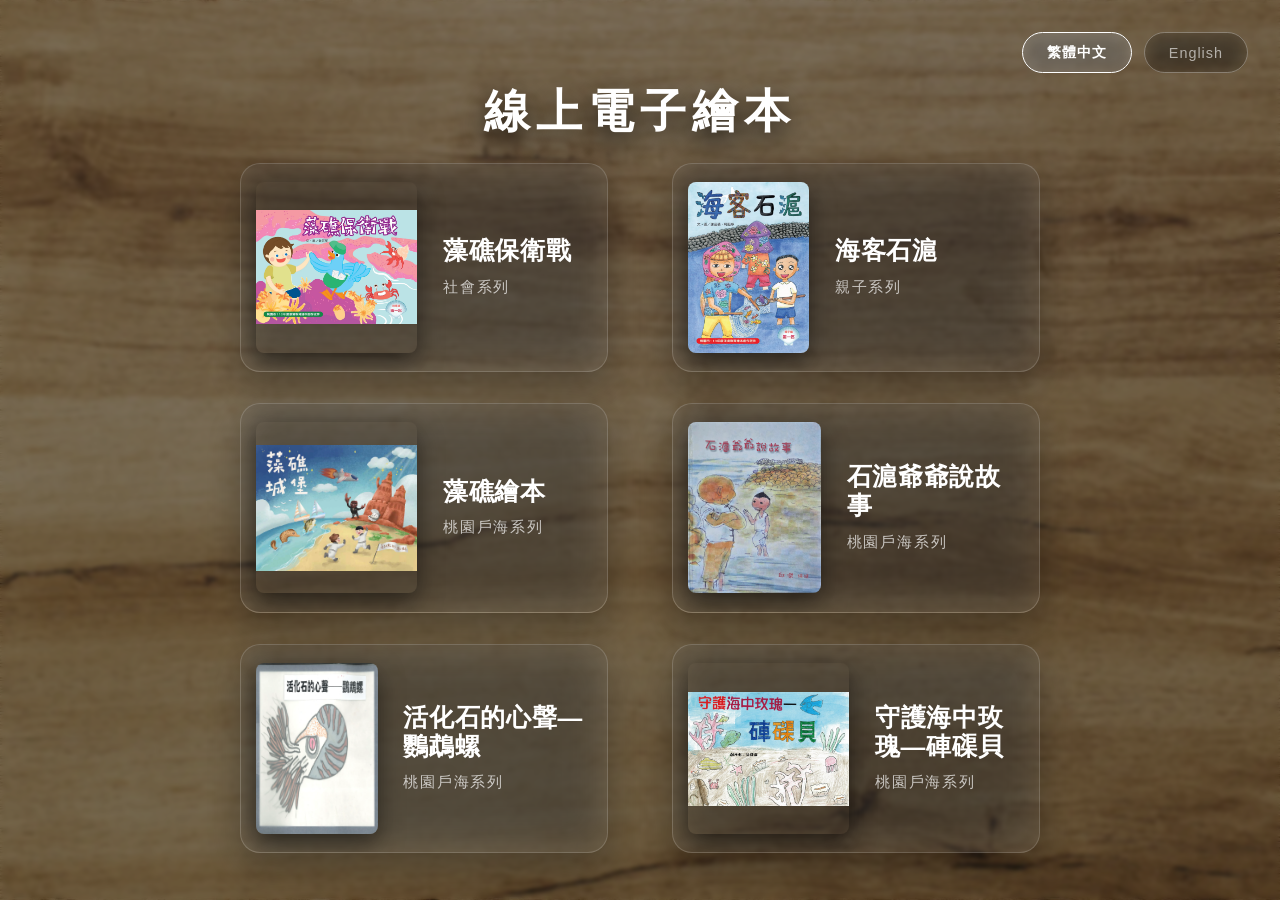
==== commit c529a138: "Add two picture books and English page strips" ====
--- a/index.html
+++ b/index.html
@@ -83,7 +83,7 @@
             min-height: 0;
             display: grid !important;
             grid-template-columns: repeat(2, minmax(0, 1fr));
-            grid-template-rows: repeat(2, minmax(0, 1fr));
+            grid-template-rows: repeat(3, minmax(0, 1fr));
             gap: clamp(20px, 2.2vw, 34px);
             align-items: stretch;
         }
@@ -213,6 +213,20 @@
                     <p class="b-cat" style="margin-top: 12px; font-size: 0.9rem; opacity: 0.7; font-weight: 400; letter-spacing: 2px;">桃園戶海系列</p>
                 </div>
             </a>
+            <a href="viewer.html?book=nautilus&lang=zh-TW" class="book-card book-link" data-book="nautilus">
+                <img src="pages_nautilus_tw/page_001.webp" class="cover-img" alt="Cover">
+                <div class="book-meta">
+                    <h2 class="b-title" style="font-size: 1.6rem; margin: 0; font-weight: 600; letter-spacing: 1px;">活化石的心聲—鸚鵡螺</h2>
+                    <p class="b-cat" style="margin-top: 12px; font-size: 0.9rem; opacity: 0.7; font-weight: 400; letter-spacing: 2px;">桃園戶海系列</p>
+                </div>
+            </a>
+            <a href="viewer.html?book=chequbei&lang=zh-TW" class="book-card book-link" data-book="chequbei">
+                <img src="pages_chequbei_tw/page_001.webp" class="cover-img" alt="Cover">
+                <div class="book-meta">
+                    <h2 class="b-title" style="font-size: 1.6rem; margin: 0; font-weight: 600; letter-spacing: 1px;">守護海中玫瑰—硨磲貝</h2>
+                    <p class="b-cat" style="margin-top: 12px; font-size: 0.9rem; opacity: 0.7; font-weight: 400; letter-spacing: 2px;">桃園戶海系列</p>
+                </div>
+            </a>
         </div>
     </div>
     </div>
@@ -228,7 +242,9 @@
                     zaojiao: { title: '藻礁保衛戰', cat: '社會系列' },
                     shigo: { title: '海客石滬', cat: '親子系列' },
                     zaojiao_story: { title: '藻礁繪本', cat: '桃園戶海系列' },
-                    penghu_shihu: { title: '石滬爺爺說故事', cat: '桃園戶海系列' }
+                    penghu_shihu: { title: '石滬爺爺說故事', cat: '桃園戶海系列' },
+                    nautilus: { title: '活化石的心聲—鸚鵡螺', cat: '桃園戶海系列' },
+                    chequbei: { title: '守護海中玫瑰—硨磲貝', cat: '桃園戶海系列' }
                 }
             },
             'en': {
@@ -238,7 +254,9 @@
                     zaojiao: { title: 'Algal Reef Defense', cat: 'Social Series' },
                     shigo: { title: 'Shigo Stone Weir', cat: 'Parenting Series' },
                     zaojiao_story: { title: 'Algal Reef Picture Book', cat: 'Taoyuan Coastal Series' },
-                    penghu_shihu: { title: 'Grandpa Stone Weir Tells a Story', cat: 'Taoyuan Coastal Series' }
+                    penghu_shihu: { title: 'Grandpa Stone Weir Tells a Story', cat: 'Taoyuan Coastal Series' },
+                    nautilus: { title: 'Voice of a Living Fossil: The Nautilus', cat: 'Taoyuan Coastal Series' },
+                    chequbei: { title: 'Guardians of the Sea Rose: Giant Clam', cat: 'Taoyuan Coastal Series' }
                 }
             }
         };
@@ -254,7 +272,7 @@
             // Update Books
             document.querySelectorAll('.book-link').forEach(link => {
                 const key = link.dataset.book;
-                link.href = `viewer.html?book=${key}&lang=${lang}`;
+                link.href = `viewer.html?book=${key}&lang=${lang}&ui=20261115`;
                 link.querySelector('.b-title').textContent = t.books[key].title;
                 link.querySelector('.b-cat').textContent = t.books[key].cat;
             });
@@ -364,6 +382,6 @@
     <!-- Version banner with more visible styling: Bright Amber background -->
     <div id="version-banner" style="position: fixed; top: -50px; left: 50%; transform: translateX(-50%); background: #ffcc00; padding: 5px 20px; border-radius: 0 0 10px 10px; color: #000; font-family: monospace; font-weight: bold; font-size: 1rem; z-index: 3000; backdrop-filter: blur(5px); transition: top 0.5s cubic-bezier(0.25, 0.8, 0.25, 1); box-shadow: 0 5px 15px rgba(0,0,0,0.5); border: 2px solid #fff; border-top: none;">V.202604011534</div>
 
-    <script src="script.js?v=202604011534"></script>
+    <script src="script.js?v=20261115-reader-refresh"></script>
 </body>
 </html>
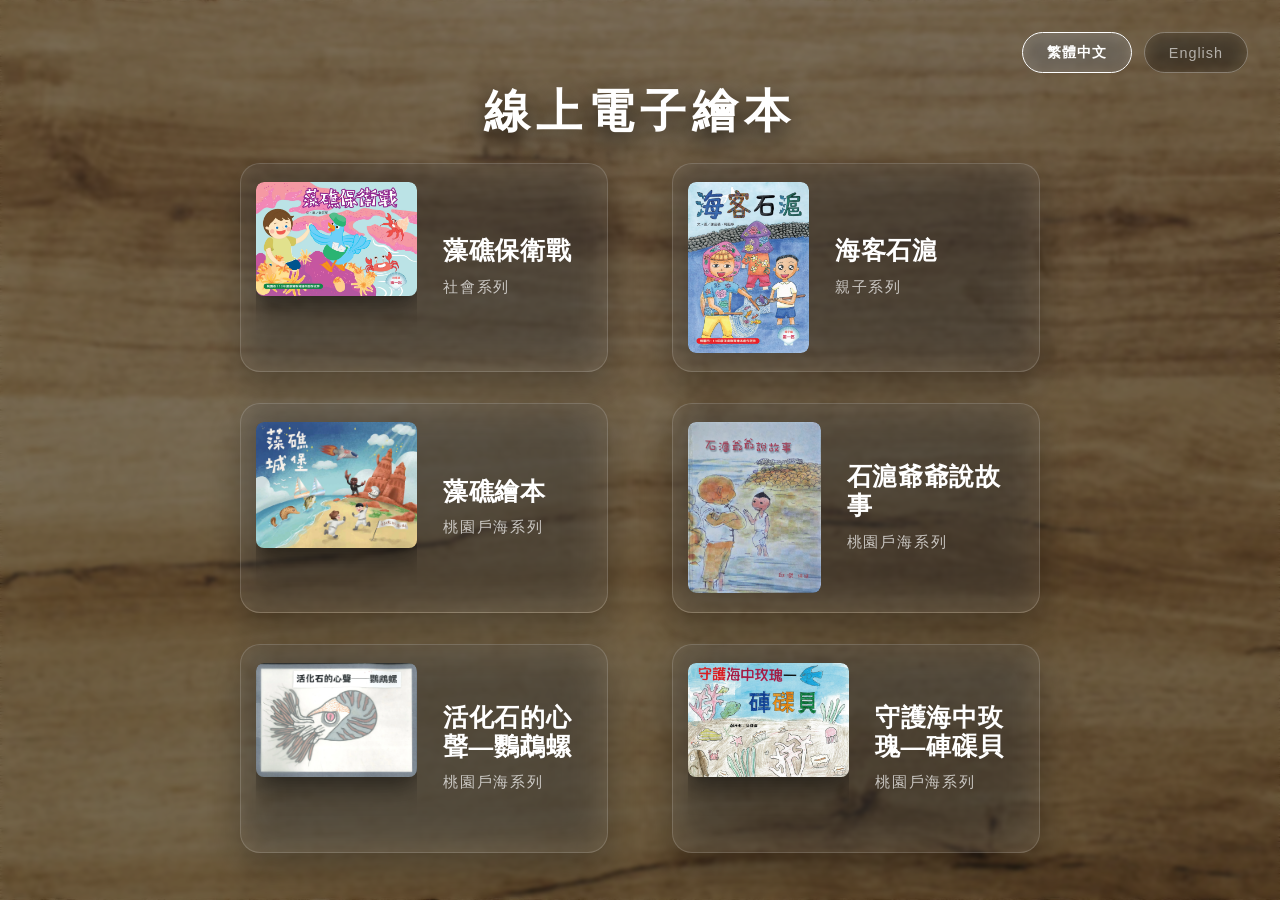
==== commit 83ab1581: "Correct Nautilus page orientation and shelf covers" ====
--- a/index.html
+++ b/index.html
@@ -102,14 +102,21 @@
             text-align: left;
             overflow: hidden;
         }
+        .cover-frame {
+            display: block;
+            flex: 0 0 auto;
+            height: clamp(116px, 19vh, 176px);
+            max-width: 48%;
+            overflow: hidden;
+            border-radius: 8px;
+        }
         .cover-img {
             display: block;
-            flex: 0 0 auto;
             width: auto;
-            height: clamp(116px, 19vh, 176px);
+            height: auto;
             min-height: 0;
-            max-width: 48%;
-            max-height: none;
+            max-width: 100%;
+            max-height: 100%;
             object-fit: contain;
             margin: 0;
         }
@@ -164,7 +171,7 @@
                 grid-template-rows: none;
             }
             .book-card { gap: 16px; }
-            .cover-img { height: clamp(92px, 28vw, 142px); max-width: 46%; }
+            .cover-frame { height: clamp(92px, 28vw, 142px); max-width: 46%; }
         }
     </style>
 </head>
@@ -182,8 +189,8 @@
         <h1 id="main-title" style="color: white; font-size: 3.8rem; margin-bottom: 4rem; text-shadow: 0 10px 30px rgba(0,0,0,0.8); letter-spacing: 6px; font-weight: 800; text-align: center;">線上電子繪本</h1>
         
         <div style="display: flex; gap: 4rem; flex-wrap: wrap; justify-content: center; align-items: center; padding: 0 20px;">
-            <a href="viewer.html?book=zaojiao&lang=zh-TW" class="book-card book-link" data-book="zaojiao" style="width: 380px;">
-                <img src="pages_zaojiao_tw/page_001.webp" class="cover-img" alt="Cover">
+            <a href="viewer.html?book=zaojiao&lang=zh-TW" class="book-card book-link" data-book="zaojiao">
+                <span class="cover-frame"><img src="pages_zaojiao_tw/page_001.webp" class="cover-img" alt="Cover"></span>
                 <div class="book-meta">
                     <h2 class="b-title" style="font-size: 1.6rem; margin: 0; font-weight: 600; letter-spacing: 1px;">藻礁保衛戰</h2>
                     <p class="b-cat" style="margin-top: 12px; font-size: 0.9rem; opacity: 0.7; font-weight: 400; letter-spacing: 2px;">社會系列</p>
@@ -191,7 +198,7 @@
             </a>
             
             <a href="viewer.html?book=shigo&lang=zh-TW" class="book-card book-link" data-book="shigo">
-                <img src="pages_shigo_tw/page_001.webp" class="cover-img" alt="Cover">
+                <span class="cover-frame"><img src="pages_shigo_tw/page_001.webp" class="cover-img" alt="Cover"></span>
                 <div class="book-meta">
                     <h2 class="b-title" style="font-size: 1.6rem; margin: 0; font-weight: 600; letter-spacing: 1px;">海客石滬</h2>
                     <p class="b-cat" style="margin-top: 12px; font-size: 0.9rem; opacity: 0.7; font-weight: 400; letter-spacing: 2px;">親子系列</p>
@@ -199,7 +206,7 @@
             </a>
 
             <a href="viewer.html?book=zaojiao_story&lang=zh-TW" class="book-card book-link" data-book="zaojiao_story">
-                <img src="pages_zaojiao_story_tw/page_001.webp" class="cover-img" alt="Cover">
+                <span class="cover-frame"><img src="pages_zaojiao_story_tw/page_001.webp" class="cover-img" alt="Cover"></span>
                 <div class="book-meta">
                     <h2 class="b-title" style="font-size: 1.6rem; margin: 0; font-weight: 600; letter-spacing: 1px;">藻礁繪本</h2>
                     <p class="b-cat" style="margin-top: 12px; font-size: 0.9rem; opacity: 0.7; font-weight: 400; letter-spacing: 2px;">桃園戶海系列</p>
@@ -207,21 +214,21 @@
             </a>
 
             <a href="viewer.html?book=penghu_shihu&lang=zh-TW" class="book-card book-link" data-book="penghu_shihu">
-                <img src="pages_penghu_shihu_tw/page_001.webp" class="cover-img" alt="Cover">
+                <span class="cover-frame"><img src="pages_penghu_shihu_tw/page_001.webp" class="cover-img" alt="Cover"></span>
                 <div class="book-meta">
                     <h2 class="b-title" style="font-size: 1.6rem; margin: 0; font-weight: 600; letter-spacing: 1px;">石滬爺爺說故事</h2>
                     <p class="b-cat" style="margin-top: 12px; font-size: 0.9rem; opacity: 0.7; font-weight: 400; letter-spacing: 2px;">桃園戶海系列</p>
                 </div>
             </a>
             <a href="viewer.html?book=nautilus&lang=zh-TW" class="book-card book-link" data-book="nautilus">
-                <img src="pages_nautilus_tw/page_001.webp" class="cover-img" alt="Cover">
+                <span class="cover-frame"><img src="pages_nautilus_tw/page_001.webp" class="cover-img" alt="Cover"></span>
                 <div class="book-meta">
                     <h2 class="b-title" style="font-size: 1.6rem; margin: 0; font-weight: 600; letter-spacing: 1px;">活化石的心聲—鸚鵡螺</h2>
                     <p class="b-cat" style="margin-top: 12px; font-size: 0.9rem; opacity: 0.7; font-weight: 400; letter-spacing: 2px;">桃園戶海系列</p>
                 </div>
             </a>
             <a href="viewer.html?book=chequbei&lang=zh-TW" class="book-card book-link" data-book="chequbei">
-                <img src="pages_chequbei_tw/page_001.webp" class="cover-img" alt="Cover">
+                <span class="cover-frame"><img src="pages_chequbei_tw/page_001.webp" class="cover-img" alt="Cover"></span>
                 <div class="book-meta">
                     <h2 class="b-title" style="font-size: 1.6rem; margin: 0; font-weight: 600; letter-spacing: 1px;">守護海中玫瑰—硨磲貝</h2>
                     <p class="b-cat" style="margin-top: 12px; font-size: 0.9rem; opacity: 0.7; font-weight: 400; letter-spacing: 2px;">桃園戶海系列</p>
